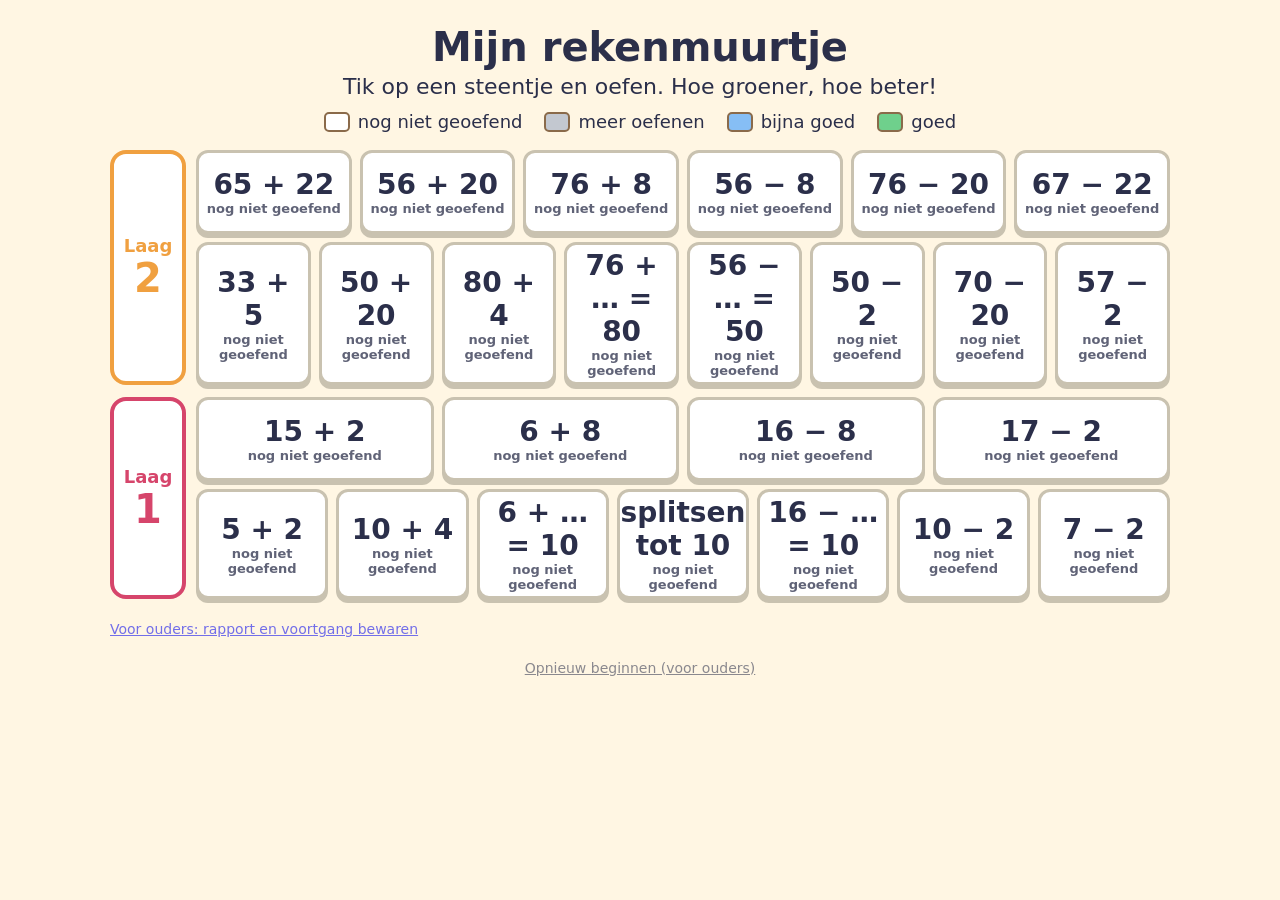
==== index.html @ 32e7d2d2 "Add files via upload" ====
<!doctype html>
<html lang="nl">
<head>
  <meta charset="utf-8">
  <meta name="viewport" content="width=device-width, initial-scale=1, maximum-scale=1">
  <title>Rekenmuurtje</title>
  <link rel="stylesheet" href="stijl.css">
</head>
<body>

<section id="muur" class="scherm actief">
  <h1>Mijn rekenmuurtje</h1>
  <p class="intro">Tik op een steentje en oefen. Hoe groener, hoe beter!</p>
  <div class="legenda">
    <span><i class="kleur wit"></i>nog niet geoefend</span>
    <span><i class="kleur grijs"></i>meer oefenen</span>
    <span><i class="kleur blauw"></i>bijna goed</span>
    <span><i class="kleur groen"></i>goed</span>
  </div>
  <div id="muur-lagen"></div>
  <a class="klein-link" href="rapport.html">Voor ouders: rapport en voortgang bewaren</a>
  <button id="reset" class="klein-link" type="button">Opnieuw beginnen (voor ouders)</button>
</section>

<section id="oefen" class="scherm">
  <div class="boven">
    <button id="terug" class="terug" type="button">← Muurtje</button>
    <div id="sterren" aria-label="Voortgang"></div>
  </div>
  <div class="oefen-raster">
    <div class="links">
      <div id="som" class="som"></div>
      <div id="feedback" class="feedback" aria-live="polite"></div>
      <div id="hulp-vak" class="hulp-vak" hidden></div>
    </div>
    <div class="rechts">
      <div id="toetsen" class="toetsen"></div>
      <div class="onder">
        <button id="hulp-knop" class="knop hulp" type="button">Hulp</button>
        <button id="klaar-knop" class="knop klaar" type="button">Klaar</button>
      </div>
    </div>
  </div>
</section>

<section id="einde" class="scherm">
  <div class="einde-kaart">
    <h1 id="einde-titel">Reeks klaar!</h1>
    <div id="einde-sterren"></div>
    <p id="einde-tekst"></p>
    <div id="einde-steen"></div>
    <div class="einde-knoppen">
      <button id="opnieuw" class="knop klaar" type="button">Nog een reeks</button>
      <button id="naar-muur" class="knop hulp" type="button">Naar het muurtje</button>
    </div>
  </div>
</section>

<script src="sommen.js"></script>
<script src="voortgang.js"></script>
<script src="hulp.js"></script>
<script src="app.js"></script>
</body>
</html>
---- stijl.css ----
:root {
  --wit: #ffffff;
  --grijs: #c3c8d0;
  --blauw: #86bef5;
  --groen: #6fd08c;
  --tekst: #2b2f4a;
  --paars: #6c4ad8;
  --geel: #ffc933;
  --blauw-blok: #2f7fd8;
  --achtergrond: #fff6e3;
}

* { box-sizing: border-box; -webkit-tap-highlight-color: transparent; }
html, body { margin: 0; min-height: 100%; }
body {
  font-family: "Nunito", "Trebuchet MS", "Arial Rounded MT Bold", system-ui, sans-serif;
  background: var(--achtergrond);
  color: var(--tekst);
  user-select: none; -webkit-user-select: none;
  touch-action: manipulation;
}
button { font: inherit; color: inherit; cursor: pointer; }
button:disabled { opacity: .45; cursor: default; }
[hidden] { display: none !important; }

.scherm { display: none; max-width: 1100px; margin: 0 auto; padding: 16px 20px 28px; }
.scherm.actief { display: block; }

/* ---------- Muurtje ---------- */
h1 { font-size: 40px; margin: 8px 0 4px; text-align: center; }
.intro { text-align: center; font-size: 22px; margin: 0 0 12px; }
.legenda { display: flex; flex-wrap: wrap; gap: 8px 22px; justify-content: center; font-size: 18px; margin-bottom: 18px; }
.legenda span { display: flex; align-items: center; gap: 8px; }
.kleur { width: 26px; height: 20px; border-radius: 5px; border: 2px solid #8a6a4a; display: inline-block; }

.kleur.wit, .steen.wit { background: var(--wit); }
.kleur.grijs, .steen.grijs { background: var(--grijs); }
.kleur.blauw, .steen.blauw { background: var(--blauw); }
.kleur.groen, .steen.groen { background: var(--groen); }

#muur-lagen { display: flex; flex-direction: column; gap: 12px; }
.laag { display: flex; gap: 10px; align-items: stretch; }
.laag-blok {
  flex: 0 0 76px; border: 4px solid var(--lk); border-radius: 16px; background: #fff;
  display: flex; flex-direction: column; align-items: center; justify-content: center;
  color: var(--lk); font-size: 18px; font-weight: 700;
}
.laag-blok b { font-size: 40px; line-height: 1.1; }
.rijen { flex: 1; min-width: 0; display: flex; flex-direction: column; gap: 8px; }
.rij { display: flex; gap: 8px; }
.steen {
  flex: 1 1 0; min-width: 0; min-height: 84px; padding: 4px;
  border: 3px solid #c9c2b0; border-radius: 12px;
  font-size: clamp(17px, 2.5vw, 28px); font-weight: 800;
  display: flex; flex-direction: column; align-items: center; justify-content: center;
  box-shadow: 0 4px 0 #c9c2b0;
  transition: transform .1s;
}
.steen.groen { border-color: #3fae60; box-shadow: 0 4px 0 #3fae60; }
.steen.blauw { border-color: #4a8fd6; box-shadow: 0 4px 0 #4a8fd6; }
.steen.grijs { border-color: #8d939c; box-shadow: 0 4px 0 #8d939c; }
.steen:active { transform: translateY(3px); box-shadow: none; }
.steen small { font-size: 13px; font-weight: 700; opacity: .75; }
@media (max-width: 900px) { .rij .steen small { display: none; } }
.klein-link { display: block; margin: 22px auto 0; background: none; border: none; text-decoration: underline; font-size: 14px; opacity: .55; }

/* ---------- Oefenen ---------- */
.boven { display: flex; align-items: center; gap: 16px; margin-bottom: 12px; }
.terug { background: #fff; border: 3px solid var(--paars); border-radius: 14px; padding: 10px 16px; font-size: 20px; font-weight: 700; white-space: nowrap; }
#sterren { flex: 1; display: flex; justify-content: space-around; gap: 4px; }
.ster { font-size: clamp(30px, 5.5vw, 52px); line-height: 1; color: #d6d0c2; transition: transform .2s; }
.ster.vol { color: var(--geel); text-shadow: 0 2px 0 #c99a00; }
.ster.pop { animation: pop .6s ease; }
@keyframes pop { 0% { transform: scale(.3) rotate(-40deg); } 60% { transform: scale(1.5) rotate(15deg); } 100% { transform: scale(1); } }

.oefen-raster { display: grid; grid-template-columns: 1fr; gap: 14px; }
.links, .rechts { min-width: 0; }

.som {
  background: #fff; border: 4px solid #e9dfc6; border-radius: 22px;
  padding: 18px 10px;
  display: flex; flex-wrap: wrap; align-items: center; justify-content: center; gap: 6px 18px;
  font-size: clamp(54px, 11vw, 100px); font-weight: 800; line-height: 1.1;
}
.invul {
  width: 2.3ch; font: inherit; text-align: center; color: var(--paars);
  border: 4px dashed var(--paars); border-radius: 16px; background: #f4efff; padding: 0; height: 1.25em;
  caret-color: transparent; pointer-events: none;
}
.som.schud { animation: schud .35s; }
@keyframes schud { 25% { transform: translateX(-10px); } 75% { transform: translateX(10px); } }

.feedback { min-height: 70px; margin: 10px 0; display: flex; flex-wrap: wrap; align-items: center; justify-content: center; gap: 10px 16px; text-align: center; font-size: 30px; font-weight: 800; }
.feedback.goed { color: #1e8a4a; }
.feedback.bijna { color: #b86a00; }
.feedback .knop { font-size: 24px; padding: 12px 22px; min-height: 0; }
.feedback .uitleg { font-size: 26px; font-weight: 700; flex-basis: 100%; }

.toetsen { display: grid; grid-template-columns: repeat(3, 1fr); gap: 10px; max-width: 460px; margin: 0 auto 14px; }
.toets { height: 70px; font-size: 38px; font-weight: 800; background: #fff; border: 3px solid #d6c9a6; border-radius: 16px; box-shadow: 0 4px 0 #d6c9a6; }
.toets:active { transform: translateY(3px); box-shadow: 0 1px 0 #d6c9a6; }
.toets.wis { background: #ffe3e3; border-color: #e8b0b0; box-shadow: 0 4px 0 #e8b0b0; }

.onder { display: flex; gap: 14px; max-width: 460px; margin: 0 auto; }
.knop { flex: 1; min-height: 80px; border-radius: 20px; border: none; font-size: 32px; font-weight: 800; color: #fff; box-shadow: 0 5px 0 #0003; }
.knop:active { transform: translateY(3px); box-shadow: 0 2px 0 #0003; }
.knop.hulp { background: #f08a24; }
.knop.klaar { background: #2a9d5c; }
.knop.hulp small { display: block; font-size: 14px; font-weight: 700; opacity: .9; }

/* ---------- Hulp ---------- */
.hulp-vak { background: #fff; border: 4px solid #f2d9a6; border-radius: 22px; padding: 12px; margin-top: 8px; }
.hulp-titel { font-size: 22px; font-weight: 800; margin-bottom: 4px; text-align: center; }
.lijn-kop { font-size: 24px; text-align: center; }
.lijn-svg { width: 100%; height: auto; display: block; }
.lijn-knoppen { display: flex; gap: 10px; justify-content: center; flex-wrap: wrap; }
.sprong { min-width: 96px; height: 62px; font-size: 28px; font-weight: 800; color: #fff; border: none; border-radius: 16px; box-shadow: 0 4px 0 #0003; }
.sprong.terug { background: #777; }

.splits-rij { margin: 6px 0 10px; }
.splits-rij.operand .blok.tien { background: #1f9a9a; }
.rij-label { font-size: 22px; font-weight: 800; margin-bottom: 4px; }
.groepen { display: flex; gap: 22px; flex-wrap: wrap; }
.groep { padding: 8px 10px; border-radius: 14px; border: 3px solid transparent; min-width: 80px; }
.groep small { display: block; font-size: 17px; font-weight: 700; margin-top: 4px; }
.groep.veranderd { border-color: #e0457b; background: #ffe6ef; animation: gloei 1.2s ease-in-out infinite alternate; }
.groep.blijft { opacity: .6; }
@keyframes gloei { to { box-shadow: 0 0 14px 2px #e0457b99; } }
.blokken { display: flex; flex-wrap: wrap; gap: 5px; align-items: flex-end; }
.blok { display: inline-block; border-radius: 6px; font-weight: 800; color: #fff; text-align: center; }
.blok.tien { width: 34px; height: 64px; background: var(--blauw-blok); font-size: 18px; line-height: 64px; }
.blok.een { width: 30px; height: 30px; background: var(--geel); border: 2px solid #c99a00; }
.blok.gezocht { background: #e5f7ec; border: 3px dashed #2a9d5c; color: #2a9d5c; line-height: 24px; }
.leeg { font-size: 22px; color: #999; }

/* ---------- Einde ---------- */
.einde-kaart { background: #fff; border: 4px solid #e9dfc6; border-radius: 26px; padding: 26px 18px; text-align: center; margin-top: 16px; }
#einde-sterren { display: flex; justify-content: center; gap: 6px; flex-wrap: wrap; margin: 10px 0; }
#einde-sterren .ster { font-size: 52px; }
#einde-tekst { font-size: 26px; font-weight: 700; }
#einde-steen { display: flex; justify-content: center; margin: 14px 0; }
#einde-steen .steen { flex: 0 0 auto; width: 200px; pointer-events: none; }
.einde-knoppen { display: flex; gap: 14px; justify-content: center; flex-wrap: wrap; }
.einde-knoppen .knop { flex: 0 1 300px; }

/* Tablet liggend: som links, toetsenbord rechts */
@media (min-width: 860px) and (min-aspect-ratio: 5/4) {
  .oefen-raster { grid-template-columns: 1.15fr 1fr; align-items: start; }
  .som { font-size: clamp(54px, 8vw, 100px); }
  .toets { height: 74px; }
}
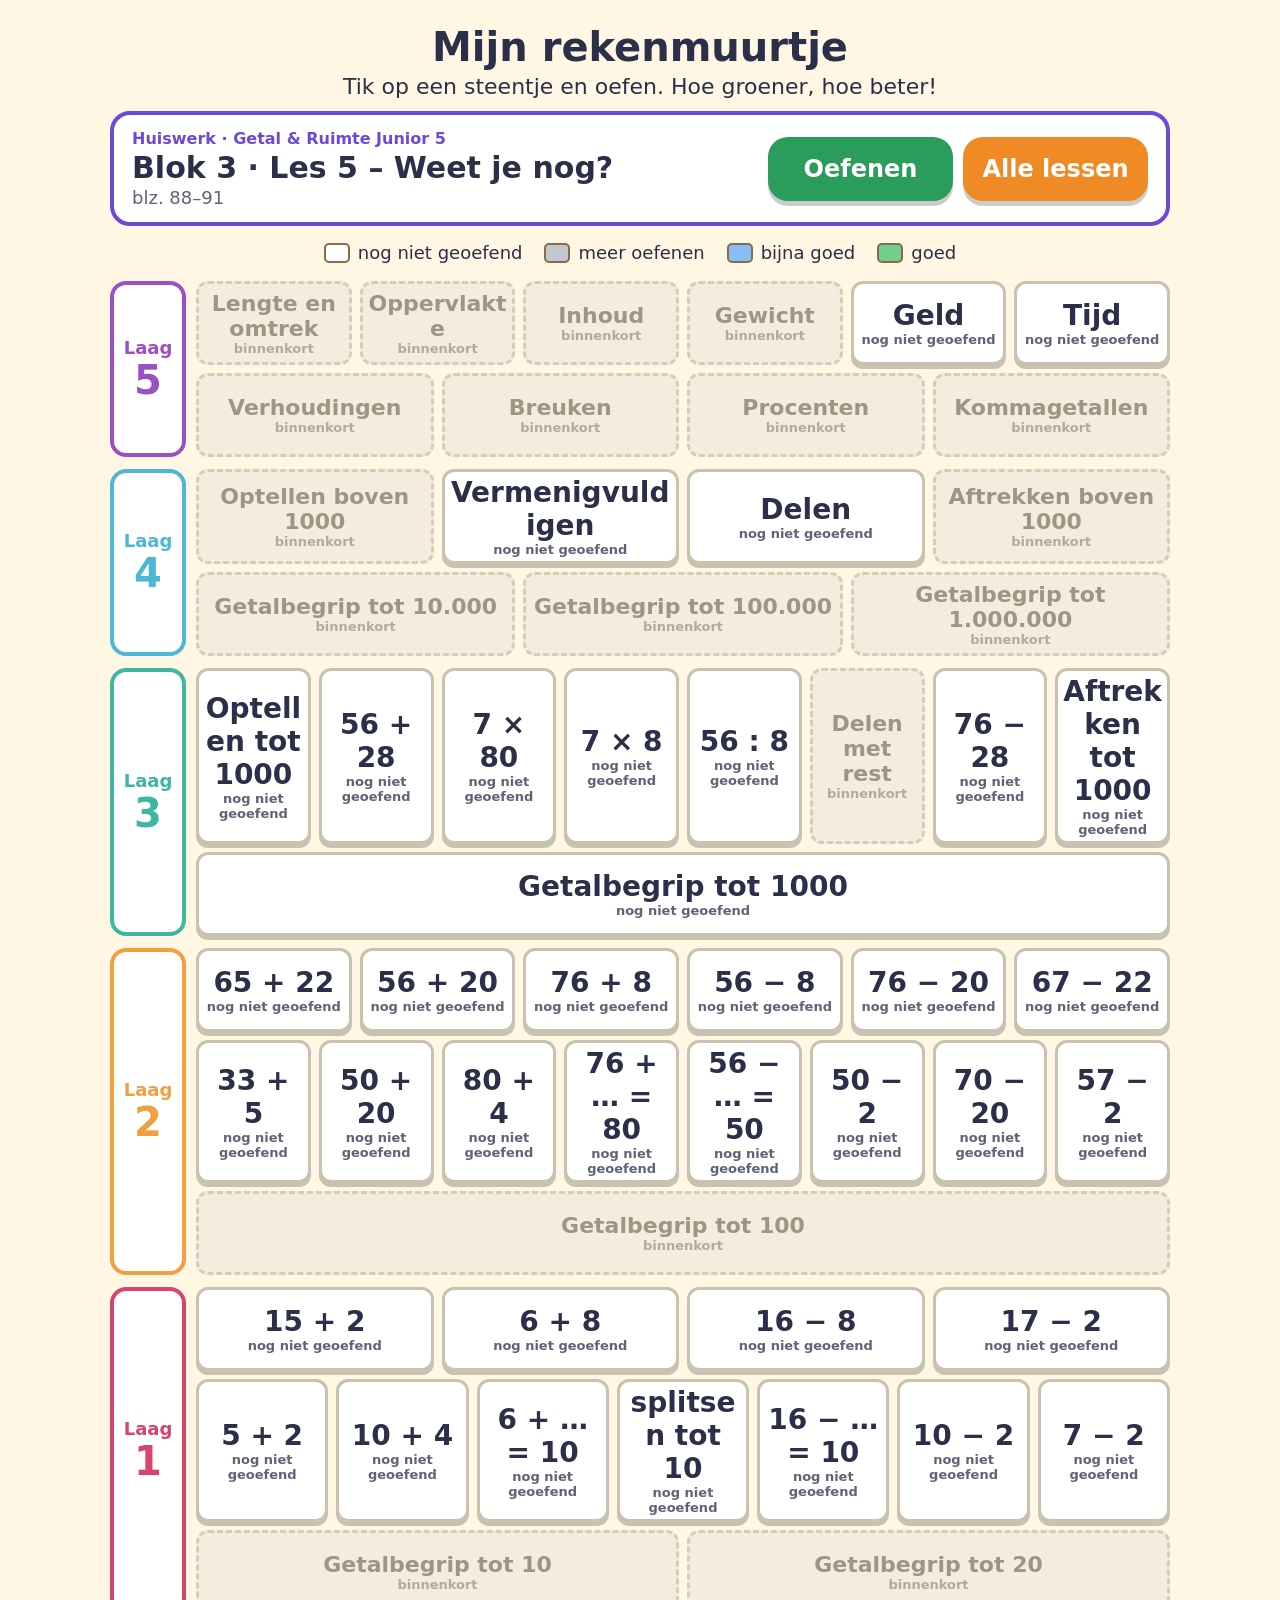
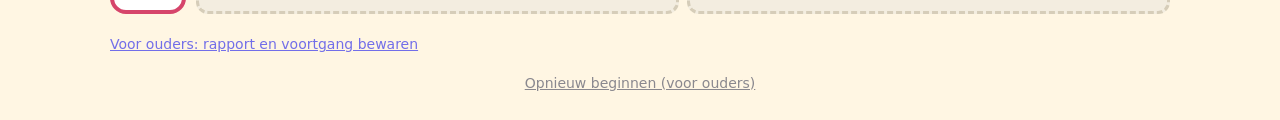
==== commit 25ab4b28: "Add files via upload" ====
--- a/index.html
+++ b/index.html
@@ -4,6 +4,9 @@
   <meta charset="utf-8">
   <meta name="viewport" content="width=device-width, initial-scale=1, maximum-scale=1">
   <title>Rekenmuurtje</title>
+  <meta name="apple-mobile-web-app-capable" content="yes">
+  <meta name="mobile-web-app-capable" content="yes">
+  <meta name="apple-mobile-web-app-title" content="Rekenmuurtje">
   <link rel="stylesheet" href="stijl.css">
 </head>
 <body>
@@ -11,6 +14,7 @@
 <section id="muur" class="scherm actief">
   <h1>Mijn rekenmuurtje</h1>
   <p class="intro">Tik op een steentje en oefen. Hoe groener, hoe beter!</p>
+  <div id="huiswerk" class="huiswerk"></div>
   <div class="legenda">
     <span><i class="kleur wit"></i>nog niet geoefend</span>
     <span><i class="kleur grijs"></i>meer oefenen</span>
@@ -20,6 +24,13 @@
   <div id="muur-lagen"></div>
   <a class="klein-link" href="rapport.html">Voor ouders: rapport en voortgang bewaren</a>
   <button id="reset" class="klein-link" type="button">Opnieuw beginnen (voor ouders)</button>
+</section>
+
+<section id="boek" class="scherm">
+  <p class="nav"><button id="boek-terug" class="terug" type="button">← Muurtje</button></p>
+  <h1>Mijn leerwerkboek</h1>
+  <p class="intro">Getal &amp; Ruimte Junior 5 · blok 2 en 3. Tik op een les om te oefenen.<br>Tik op 📍 om aan te geven waar je nu bent.</p>
+  <div id="boek-inhoud"></div>
 </section>
 
 <section id="oefen" class="scherm">
--- a/stijl.css
+++ b/stijl.css
@@ -56,10 +56,61 @@
   box-shadow: 0 4px 0 #c9c2b0;
   transition: transform .1s;
 }
+.steen { overflow-wrap: anywhere; hyphens: auto; }
+@media (max-width: 640px) {
+  .rij { flex-wrap: wrap; }
+  .steen { flex: 1 1 28%; font-size: 17px; }
+  .laag-blok { flex-basis: 56px; font-size: 14px; }
+  .laag-blok b { font-size: 30px; }
+}
 .steen.groen { border-color: #3fae60; box-shadow: 0 4px 0 #3fae60; }
 .steen.blauw { border-color: #4a8fd6; box-shadow: 0 4px 0 #4a8fd6; }
 .steen.grijs { border-color: #8d939c; box-shadow: 0 4px 0 #8d939c; }
 .steen:active { transform: translateY(3px); box-shadow: none; }
+/* ---------- Huiswerk en boek ---------- */
+.huiswerk { display: flex; flex-wrap: wrap; align-items: center; gap: 12px 18px; background: #fff; border: 4px solid var(--paars); border-radius: 20px; padding: 14px 18px; margin: 0 0 16px; }
+.hw-tekst { flex: 1 1 280px; display: flex; flex-direction: column; gap: 2px; }
+.hw-tekst small { font-size: 16px; font-weight: 700; color: var(--paars); }
+.hw-tekst b { font-size: clamp(22px, 3.2vw, 30px); }
+.hw-tekst span { font-size: 18px; opacity: .75; }
+.hw-knoppen { display: flex; gap: 10px; flex: 0 1 380px; }
+.hw-knoppen .knop { min-height: 64px; font-size: 24px; }
+.nav { margin: 0 0 6px; }
+.boek-blok h2 { font-size: 28px; margin: 18px 0 8px; }
+.lessen { display: grid; grid-template-columns: repeat(auto-fill, minmax(170px, 1fr)); gap: 10px; }
+.les-tegel { position: relative; }
+.les-start {
+  width: 100%; height: 100%; min-height: 128px; padding: 10px 8px; border: 3px solid #c9c2b0; border-radius: 14px; box-shadow: 0 4px 0 #c9c2b0;
+  background: #fff; display: flex; flex-direction: column; align-items: center; justify-content: center; gap: 2px; text-align: center;
+}
+.les-start:active { transform: translateY(3px); box-shadow: none; }
+.les-nr { font-size: 26px; font-weight: 800; }
+.les-titel { font-size: 15px; font-weight: 700; line-height: 1.2; }
+.les-pag { font-size: 15px; opacity: .75; }
+.les-start small { font-size: 13px; font-weight: 700; opacity: .75; }
+.les-tegel.grijs .les-start { background: var(--grijs); border-color: #8d939c; box-shadow: 0 4px 0 #8d939c; }
+.les-tegel.blauw .les-start { background: var(--blauw); border-color: #4a8fd6; box-shadow: 0 4px 0 #4a8fd6; }
+.les-tegel.groen .les-start { background: var(--groen); border-color: #3fae60; box-shadow: 0 4px 0 #3fae60; }
+.les-tegel.nu .les-start { outline: 5px solid var(--paars); outline-offset: 2px; }
+.les-pin { position: absolute; top: 4px; right: 4px; width: 44px; height: 44px; border-radius: 50%; border: none; background: #ffffffcc; font-size: 22px; opacity: .5; }
+.les-tegel.nu .les-pin { opacity: 1; background: var(--paars); }
+
+/* Sommen met een verhaaltje of een klok */
+.som.verhaal-modus { flex-direction: column; gap: 10px; font-size: clamp(26px, 4vw, 38px); font-weight: 700; padding: 16px 18px; }
+.verhaal { text-align: center; line-height: 1.3; }
+.antwoordrij { display: flex; align-items: center; justify-content: center; gap: 14px; font-size: clamp(34px, 5vw, 56px); font-weight: 800; }
+.invul.breed { width: 3.4ch; }
+.invul.tijd { width: 5.4ch; }
+.eenheid { font-size: .6em; font-weight: 700; }
+.klok-vak { width: clamp(150px, 26vw, 230px); }
+.klok-svg { width: 100%; height: auto; display: block; }
+.hulp-tekst { font-size: 22px; line-height: 1.45; margin: 6px 4px; }
+
+.steen.binnenkort { font-size: clamp(14px, 2vw, 22px); overflow-wrap: anywhere; background: #f1ece0; border: 3px dashed #cfc7b2; box-shadow: none; color: #8d8672; opacity: .85; font-weight: 700; }
+.steen.binnenkort:active { transform: none; }
+.groepen.klein { gap: 10px; }
+.groep.omlijnd { border-color: #bcd6f5; background: #eef5ff; min-width: 0; padding: 6px 8px; }
+.groep.omlijnd .blokken { max-width: 150px; }
 .steen small { font-size: 13px; font-weight: 700; opacity: .75; }
 @media (max-width: 900px) { .rij .steen small { display: none; } }
 .klein-link { display: block; margin: 22px auto 0; background: none; border: none; text-decoration: underline; font-size: 14px; opacity: .55; }
@@ -129,6 +180,7 @@
 .blokken { display: flex; flex-wrap: wrap; gap: 5px; align-items: flex-end; }
 .blok { display: inline-block; border-radius: 6px; font-weight: 800; color: #fff; text-align: center; }
 .blok.tien { width: 34px; height: 64px; background: var(--blauw-blok); font-size: 18px; line-height: 64px; }
+.blok.honderd { width: 56px; height: 56px; background: #d6456b; font-size: 18px; line-height: 56px; }
 .blok.een { width: 30px; height: 30px; background: var(--geel); border: 2px solid #c99a00; }
 .blok.gezocht { background: #e5f7ec; border: 3px dashed #2a9d5c; color: #2a9d5c; line-height: 24px; }
 .leeg { font-size: 22px; color: #999; }
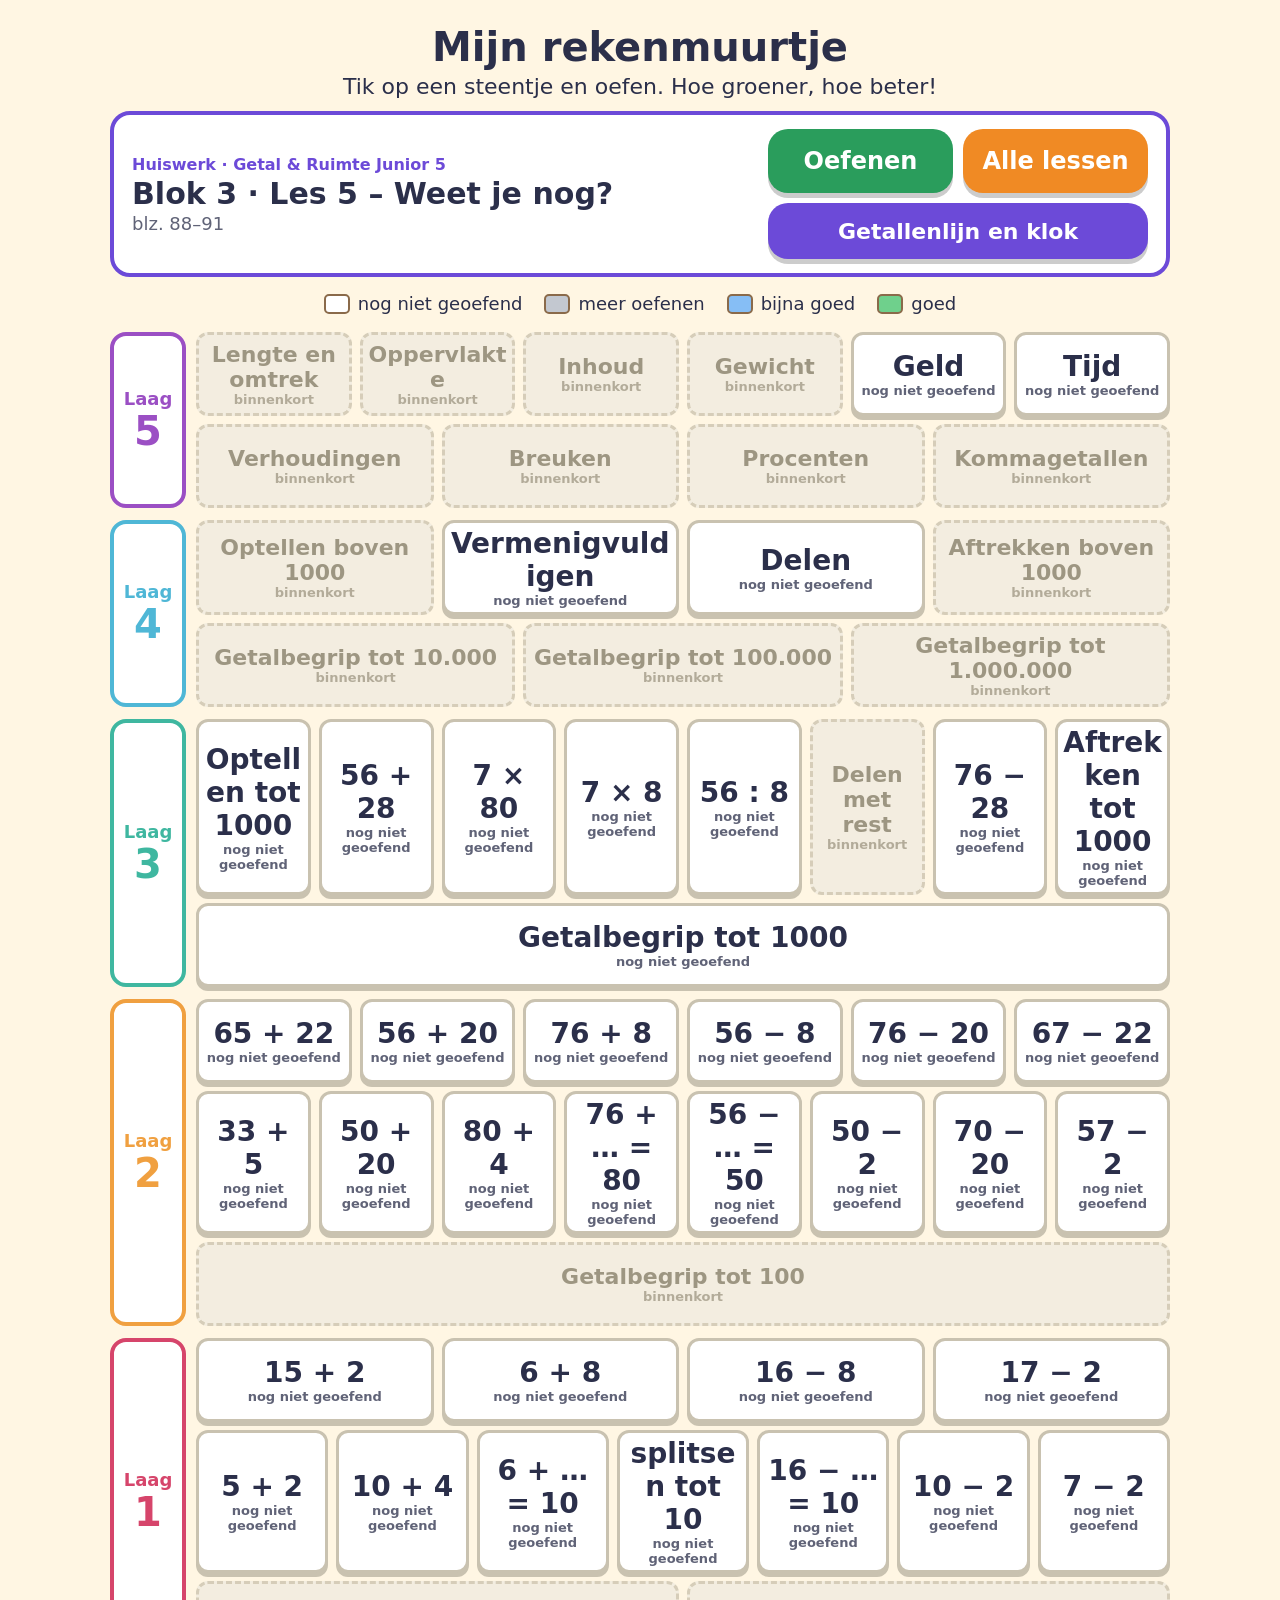
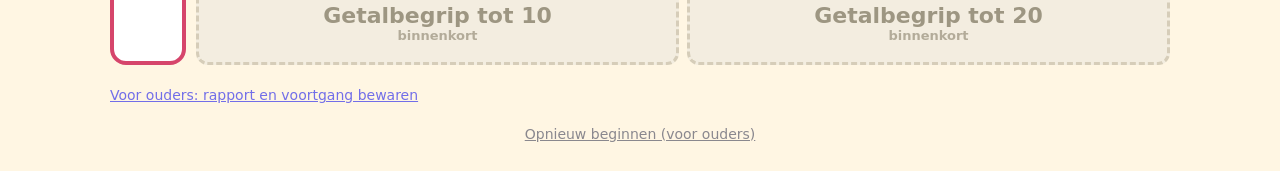
==== commit e2e23d3b: "Add files via upload" ====
--- a/index.html
+++ b/index.html
@@ -31,6 +31,19 @@
   <h1>Mijn leerwerkboek</h1>
   <p class="intro">Getal &amp; Ruimte Junior 5 · blok 2 en 3. Tik op een les om te oefenen.<br>Tik op 📍 om aan te geven waar je nu bent.</p>
   <div id="boek-inhoud"></div>
+</section>
+
+<section id="gereedschap" class="scherm">
+  <p class="nav"><button id="gr-terug" class="terug" type="button">← Muurtje</button></p>
+  <h1>Getallenlijn en klok</h1>
+  <p class="intro">Om mee te rekenen als je in je boek werkt.</p>
+  <div class="tabs">
+    <button id="tab-lijn" class="tab actief" type="button">Getallenlijn</button>
+    <button id="tab-klok" class="tab" type="button">Klok</button>
+  </div>
+  <div id="gr-lijn"></div>
+  <div id="gr-klok" hidden></div>
+  <div class="gr-toetsenvak" id="gr-toetsenvak"><div id="gr-toetsen" class="toetsen"></div></div>
 </section>
 
 <section id="oefen" class="scherm">
@@ -70,6 +83,7 @@
 <script src="sommen.js"></script>
 <script src="voortgang.js"></script>
 <script src="hulp.js"></script>
+<script src="gereedschap.js"></script>
 <script src="app.js"></script>
 </body>
 </html>
--- a/stijl.css
+++ b/stijl.css
@@ -95,11 +95,55 @@
 .les-pin { position: absolute; top: 4px; right: 4px; width: 44px; height: 44px; border-radius: 50%; border: none; background: #ffffffcc; font-size: 22px; opacity: .5; }
 .les-tegel.nu .les-pin { opacity: 1; background: var(--paars); }
 
+.hw-knoppen { flex-wrap: wrap; }
+.hw-knoppen .knop { flex: 1 1 150px; }
+.knop.gr { background: var(--paars); flex-basis: 100%; min-height: 56px; font-size: 22px; }
+
+/* Getallenlijn en klok om mee te werken */
+.tabs { display: flex; gap: 8px; margin: 8px 0 12px; }
+.tab { flex: 1; min-height: 56px; border-radius: 16px; border: 3px solid var(--paars); background: #fff; font-size: 22px; font-weight: 800; }
+.tab.actief { background: var(--paars); color: #fff; }
+.gr-uitleg { font-size: 18px; margin: 4px 0 10px; }
+.gr-som { display: flex; flex-wrap: wrap; align-items: center; justify-content: center; gap: 10px 14px; font-size: 44px; font-weight: 800; }
+.veld { min-width: 70px; min-height: 56px; padding: 4px 14px; font: inherit; font-weight: 800; font-size: 28px; border: 3px dashed var(--paars); border-radius: 14px; background: #f4efff; color: var(--tekst); }
+.veld.groot { min-width: 130px; min-height: 76px; font-size: 44px; }
+.veld.tijd { min-width: 180px; }
+.veld.leeg { color: #a99cd9; font-weight: 700; }
+.veld.gekozen { border-style: solid; background: #fff; box-shadow: 0 0 0 4px #c9b8ff; }
+.veld.fout { border-color: #c0392b; background: #ffe3e3; }
+.ops { display: flex; gap: 6px; }
+.ops button { width: 62px; height: 62px; font-size: 34px; font-weight: 800; border-radius: 14px; border: 3px solid var(--paars); background: #fff; }
+.ops button.actief { background: var(--paars); color: #fff; }
+.gr-zet { display: block; width: 100%; max-width: 460px; margin: 14px auto 6px; }
+.melding { text-align: center; font-size: 18px; font-weight: 700; min-height: 1.4em; }
+.gr-teken { display: flex; gap: 8px; justify-content: center; margin: 4px 0 8px; }
+.gr-teken button { padding: 8px 16px; font-size: 18px; font-weight: 700; border-radius: 12px; border: 3px solid var(--paars); background: #fff; }
+.gr-teken button.actief { background: var(--paars); color: #fff; }
+.lijn-knoppen.eigen { align-items: center; margin-top: 8px; font-size: 18px; font-weight: 700; }
+.gr-antwoord, .gr-regel { display: flex; flex-wrap: wrap; align-items: center; justify-content: center; gap: 10px 14px; margin: 14px 0; font-size: 20px; font-weight: 700; }
+.gr-antwoord .knop { flex: 0 1 200px; min-height: 64px; font-size: 24px; }
+.uitkomst { text-align: center; font-size: 22px; font-weight: 800; min-height: 1.4em; margin: 6px 0; }
+.uitkomst.goed { color: #1e8a4a; } .uitkomst.bijna { color: #b86a00; }
+.gr-klokrij { display: flex; flex-wrap: wrap; gap: 14px 24px; align-items: center; justify-content: center; }
+.gr-klokvlak { width: clamp(200px, 40vw, 300px); touch-action: none; cursor: grab; }
+.gr-klokinfo { display: flex; flex-direction: column; align-items: center; gap: 8px; }
+.digitaal { font-size: 52px; font-weight: 800; }
+.woorden { font-size: 26px; font-weight: 700; color: var(--paars); text-align: center; }
+.schakel { font-size: 18px; }
+.gr-tijdknoppen { display: grid; grid-template-columns: repeat(2, 1fr); gap: 8px; }
+.gr-tijdknoppen button { padding: 10px 14px; font-size: 18px; font-weight: 700; border-radius: 12px; border: 3px solid var(--paars); background: #fff; }
+.gr-toetsenvak { position: fixed; left: 0; right: 0; bottom: 0; z-index: 5; background: #fffdf7; border-top: 4px solid #e9dfc6; padding: 6px 12px 10px; box-shadow: 0 -6px 18px #0002; }
+.gr-toetsenvak .toetsen { max-width: 420px; gap: 6px; }
+.gr-sluit { display: block; margin: 0 auto 6px; padding: 6px 22px; font-size: 18px; font-weight: 700; border-radius: 12px; border: 2px solid #c9c2b0; background: #fff; }
+#gereedschap.met-toetsen { padding-bottom: 300px; }
+.gr-toetsenvak .toets { height: 50px; font-size: 28px; }
+.toets.door { background: #e8f6ee; border-color: #9fd3b2; box-shadow: 0 4px 0 #9fd3b2; }
+
 /* Sommen met een verhaaltje of een klok */
 .som.verhaal-modus { flex-direction: column; gap: 10px; font-size: clamp(26px, 4vw, 38px); font-weight: 700; padding: 16px 18px; }
 .verhaal { text-align: center; line-height: 1.3; }
 .antwoordrij { display: flex; align-items: center; justify-content: center; gap: 14px; font-size: clamp(34px, 5vw, 56px); font-weight: 800; }
-.invul.breed { width: 3.4ch; }
+.invul.breed, .invul.lang { width: 4.8ch; }
 .invul.tijd { width: 5.4ch; }
 .eenheid { font-size: .6em; font-weight: 700; }
 .klok-vak { width: clamp(150px, 26vw, 230px); }
